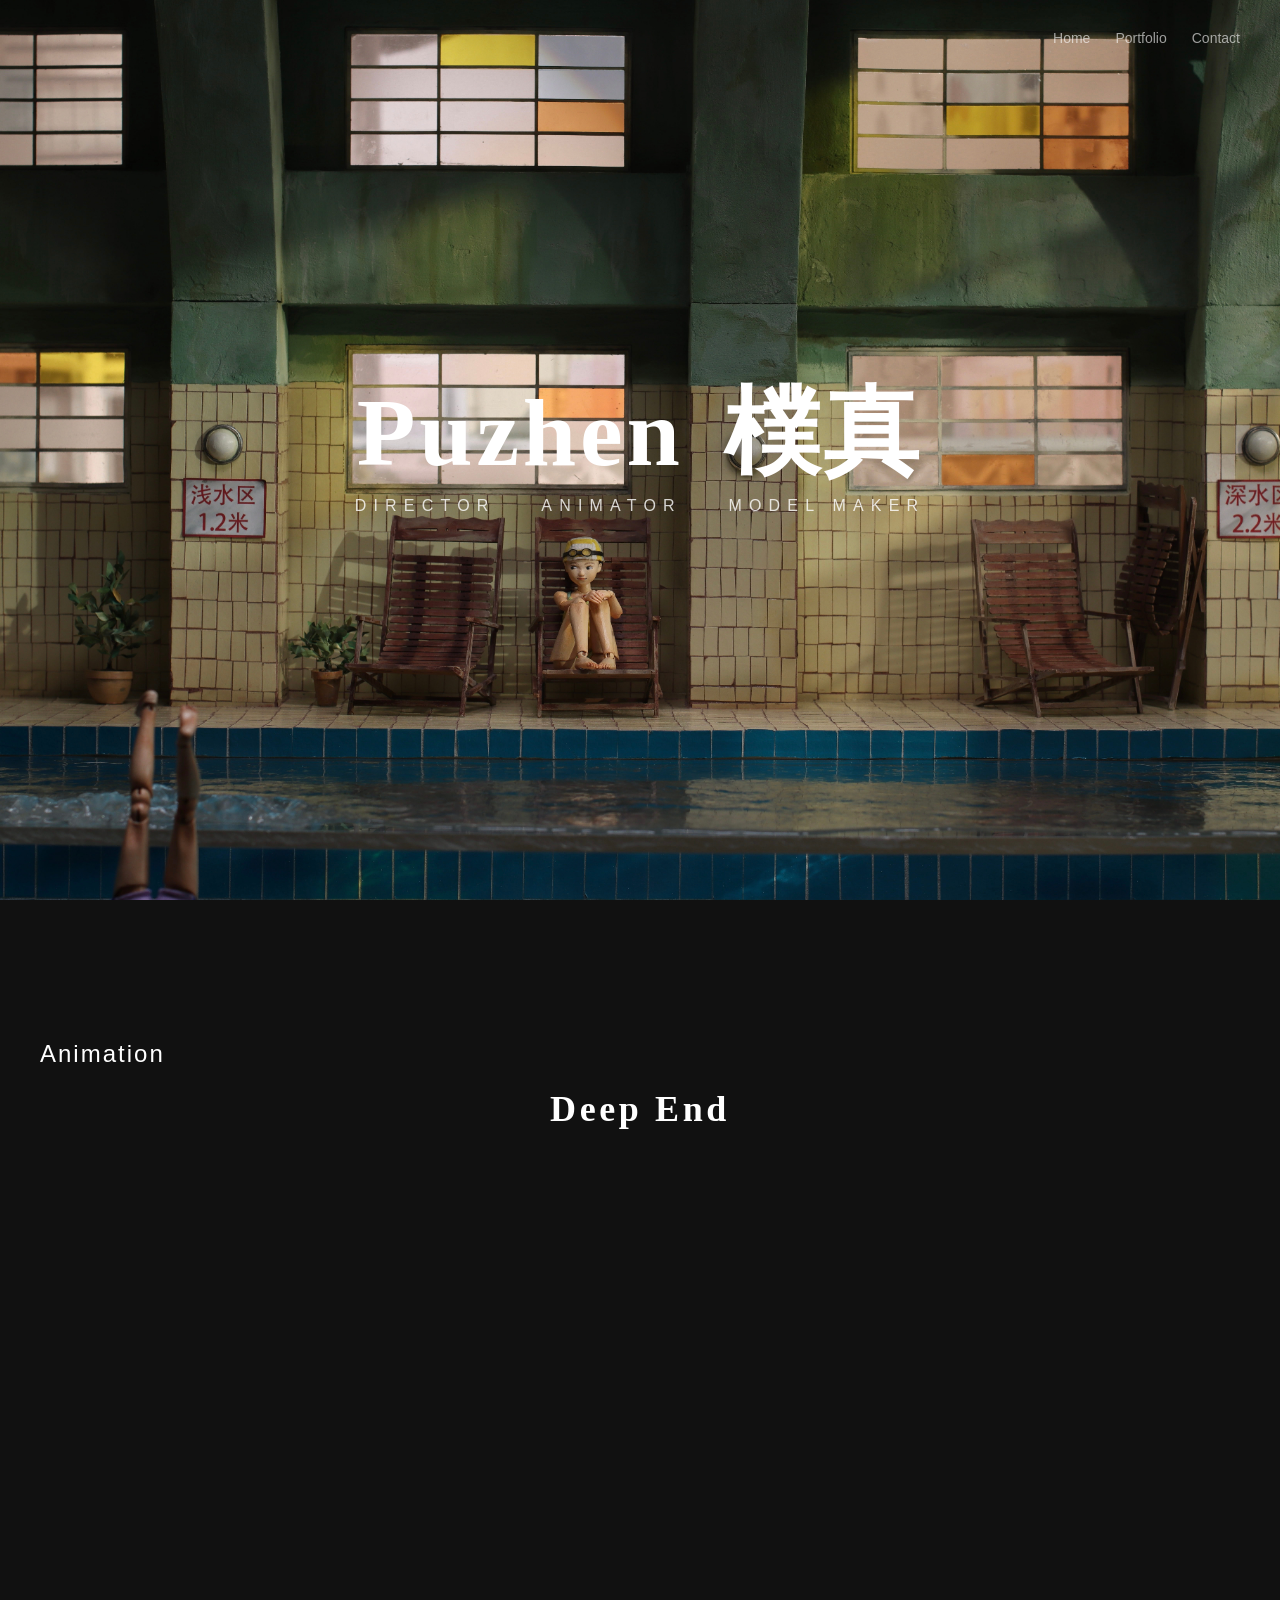
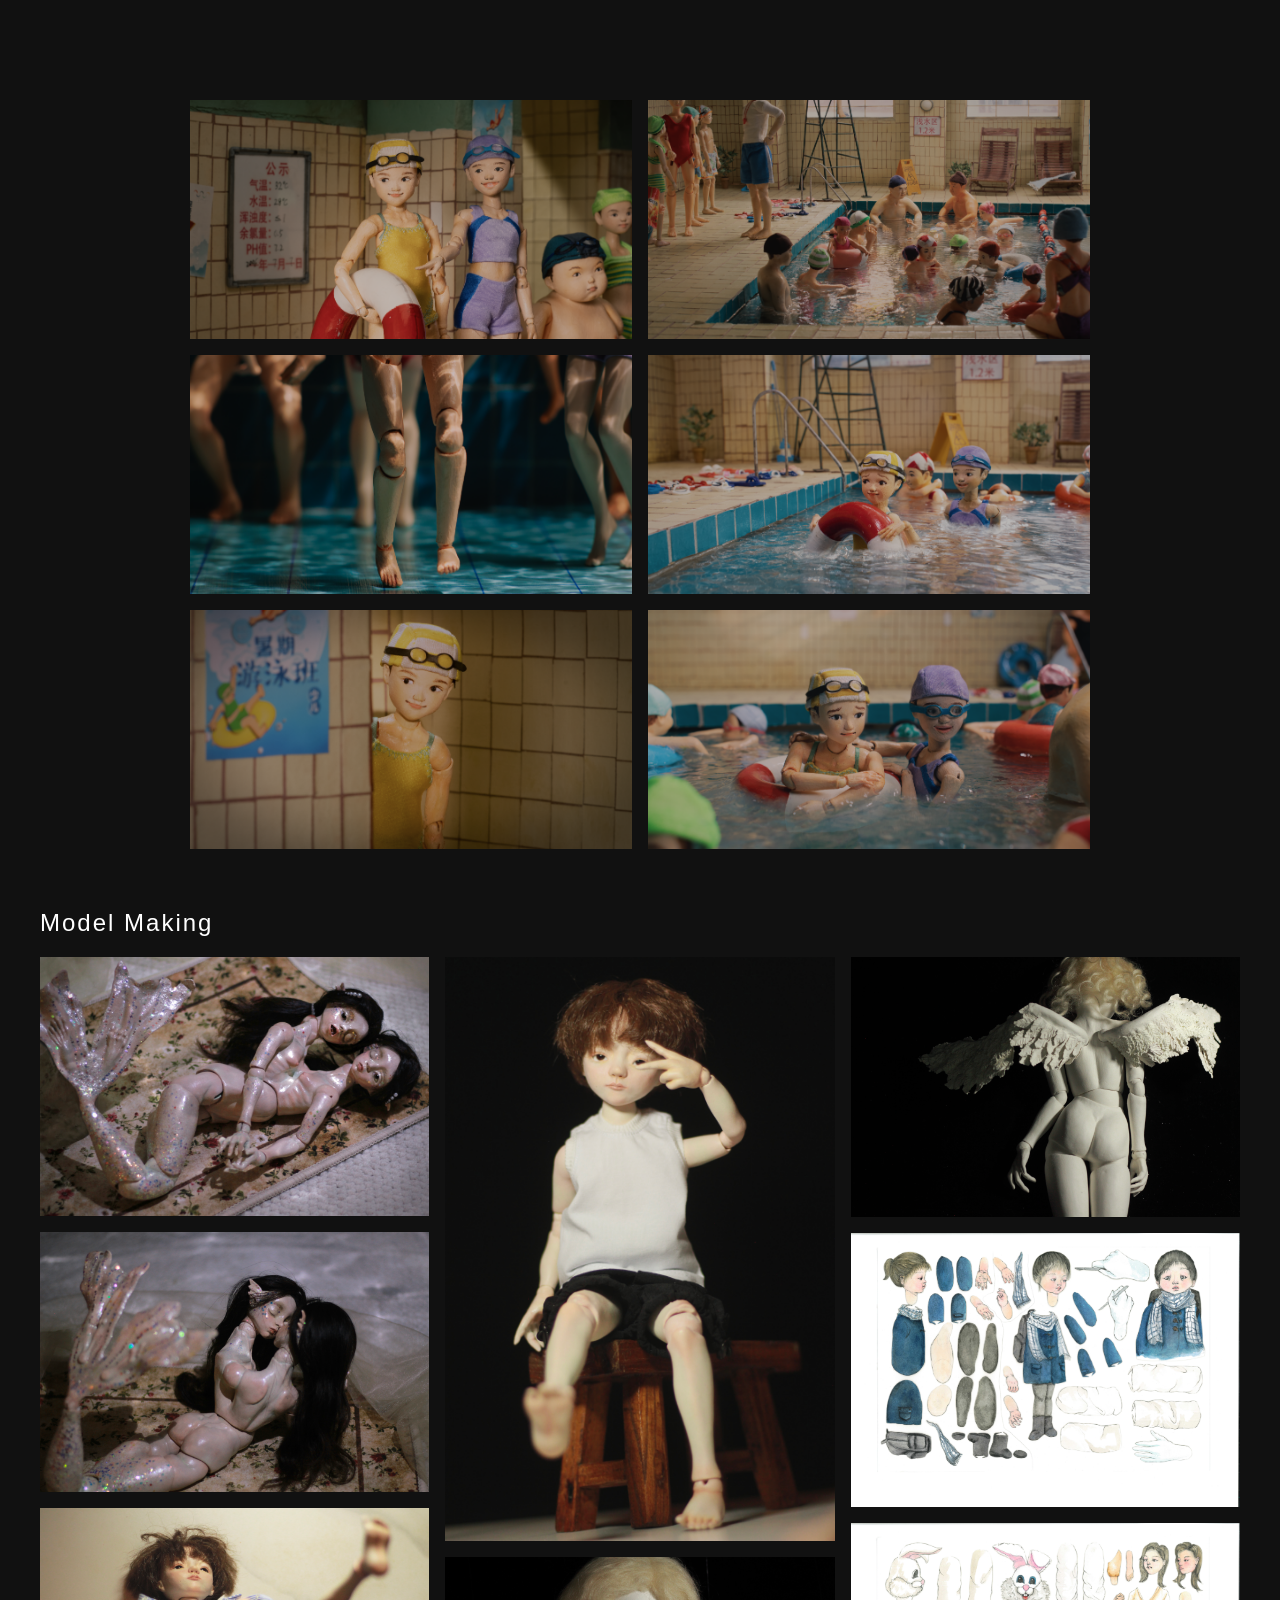
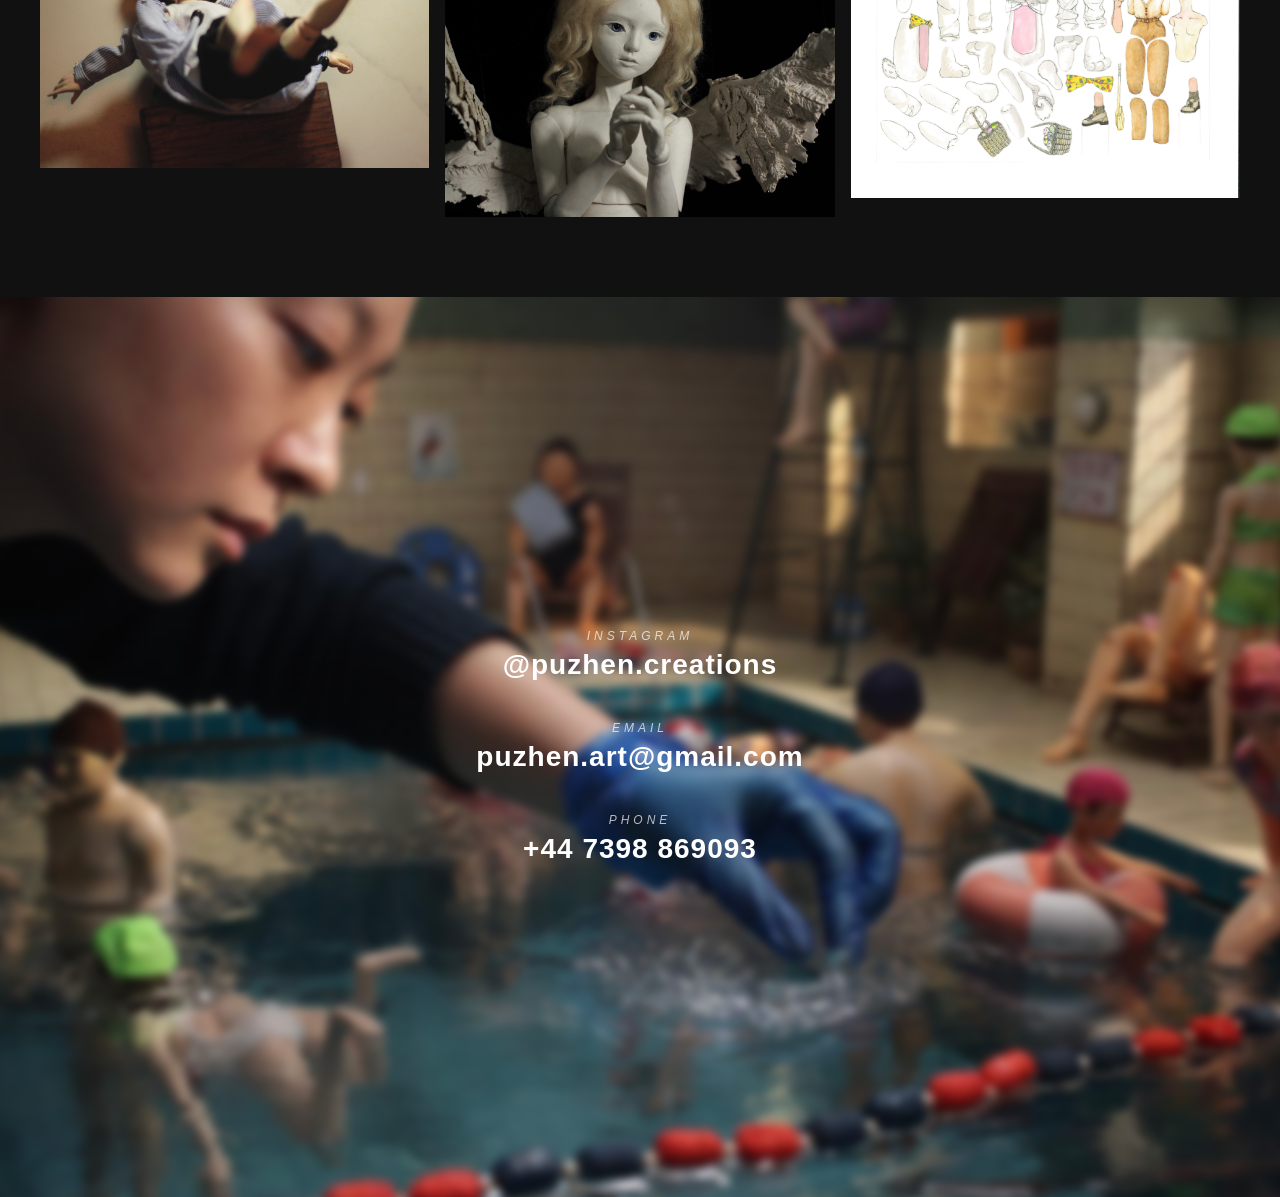
==== index.html @ ce5bb15a "Reduce timeout for heroContent visibility Changed timeout duration for heroContent visibility from 3" ====
<!DOCTYPE html>
<html lang="en">
<head>
  <meta charset="UTF-8">
  <meta name="viewport" content="width=device-width, initial-scale=1.0">
  <title>Puzhen 樸真</title>
  <link rel="stylesheet" href="style.css">
</head>
<body>
  <!-- NAV -->
  <nav class="nav">
    <a href="#home">Home</a>
    <a href="#portfolio">Portfolio</a>
    <a href="#contact">Contact</a>
  </nav>

  <!-- HOME -->
  <section class="hero" id="home">
    <div class="hero-content" id="heroContent">
      <h1>Puzhen <span class="cn">樸真</span></h1>
      <p class="hero-sub">DIRECTOR &nbsp;&nbsp; ANIMATOR &nbsp;&nbsp; MODEL MAKER</p>
    </div>
  </section>

  <!-- PORTFOLIO -->
  <section class="portfolio" id="portfolio">
    <h2>Animation</h2>
    <p class="film-title">Deep End</p>
    <div class="video-wrap">
      <iframe
        src="https://www.youtube.com/embed/1JIyGr_uoHA"
        title="Deep End - Film Trailer"
        frameborder="0"
        allow="accelerometer; autoplay; clipboard-write; encrypted-media; gyroscope; picture-in-picture"
        allowfullscreen>
      </iframe>
    </div>
    <div class="grid grid-2">
      <img src="images/animation1.png" alt="">
      <img src="images/animation2.png" alt="">
      <img src="images/animation3.png" alt="">
      <img src="images/animation4.png" alt="">
      <img src="images/animation5.png" alt="">
      <img src="images/animation6.png" alt="">
    </div>

    <h2>Model Making</h2>
    <div class="masonry">
      <img src="images/model1.jpg" alt="">
      <img src="images/model2.jpg" alt="">
      <img src="images/model3.jpg" alt="">
      <img src="images/model4.jpg" alt="">
      <img src="images/model5.jpg" alt="">
      <img src="images/model6.jpg" alt="">
      <img src="images/model7.jpg" alt="">
      <img src="images/model8.jpg" alt="">
    </div>
  </section>

  <!-- CONTACT -->
  <section class="contact" id="contact">
    <div class="overlay">
      <div class="contact-item">
        <p class="contact-label">INSTAGRAM</p>
        <p class="contact-value"><a href="https://www.instagram.com/puzhen.creations/" target="_blank">@puzhen.creations</a></p>
      </div>
      <div class="contact-item">
        <p class="contact-label">EMAIL</p>
        <p class="contact-value"><a href="mailto:puzhen.art@gmail.com">puzhen.art@gmail.com</a></p>
      </div>
      <div class="contact-item">
        <p class="contact-label">PHONE</p>
        <p class="contact-value">+44 7398 869093</p>
      </div>
    </div>
  </section>

  <script>
    window.addEventListener('load', function() {
      setTimeout(function() {
        document.getElementById('heroContent').classList.add('visible');
      }, 100); /* 300ms 改成 100ms，几乎立即触发 */
    });
  </script>
</body>
</html>
---- style.css ----
body {
  margin: 0;
  font-family: "Helvetica Neue", Arial, "PingFang SC", "Hiragino Sans GB", sans-serif;
  background: #111;
  color: white;
}
html {
  scroll-behavior: smooth;
}

/* NAV */
.nav {
  position: fixed;
  top: 30px;
  right: 40px;
  z-index: 1000;
  display: flex;
  gap: 25px;
}
.nav a {
  color: white;
  text-decoration: none;
  font-size: 14px;
  opacity: 0.6;
  transition: 0.3s;
}
.nav a:hover {
  opacity: 1;
}

/* HOME */
.hero {
  height: 100vh;
  background: url('images/bg1.jpg') center/cover no-repeat;
  display: flex;
  align-items: center;
  justify-content: center;
  position: relative;
}
.hero-content {
  position: relative;
  z-index: 1;
  text-align: center;
  opacity: 0;
  transform: translateY(30px);
  transition: opacity 1s ease, transform 1s ease;
}
.hero-content.visible {
  opacity: 1;
  transform: translateY(0);
}
.hero h1 {
  font-family: ui-serif, Georgia, Cambria, "Times New Roman", Times, serif;
  font-weight: 600;
  font-size: 96px;
  letter-spacing: 0.04em;
  color: white;
  margin: 0 0 16px 0;
  line-height: 1;
}
.cn {
  margin-left: 12px;
}
.hero-sub {
  margin: 0;
  font-family: "Futura", "Futura PT", "Century Gothic", "Avenir Next", "Trebuchet MS", sans-serif;
  font-weight: 400;
  font-size: 16px;
  letter-spacing: 0.45em;
  text-transform: uppercase;
  color: rgba(255,255,255,0.8);
}

/* PORTFOLIO */
.portfolio {
  padding: 80px 40px;
}
h2 {
  margin-top: 60px;
  margin-bottom: 20px;
  letter-spacing: 2px;
  font-weight: normal;
}

/* Film title */
.film-title {
  text-align: center;
  font-family: ui-serif, Georgia, Cambria, "Times New Roman", Times, serif;
  font-size: 36px;
  font-weight: 600;
  letter-spacing: 0.1em;
  color: white;
  margin: 0 0 24px 0;
}

/* 视频容器 */
.video-wrap {
  position: relative;
  width: 100%;
  max-width: 900px;
  margin: 0 auto 40px auto;
  aspect-ratio: 16 / 9;
}
.video-wrap iframe {
  position: absolute;
  top: 0;
  left: 0;
  width: 100%;
  height: 100%;
  border-radius: 4px;
}

/* Animation 剧照：2列 */
.grid-2 {
  display: grid;
  grid-template-columns: repeat(2, 1fr);
  gap: 16px;
  max-width: 900px;
  margin: 0 auto;
}
.grid-2 img {
  width: 100%;
  transition: 0.3s;
}
.grid-2 img:hover {
  transform: scale(1.03);
  filter: brightness(1.1);
}

/* Model Making：瀑布流 */
.masonry {
  columns: 3;
  column-gap: 16px;
}
.masonry img {
  width: 100%;
  display: block;
  margin-bottom: 16px;
  break-inside: avoid;
  transition: 0.3s;
}
.masonry img:hover {
  filter: brightness(1.1);
}

/* CONTACT */
.contact {
  height: 100vh;
  position: relative;
  display: flex;
  align-items: center;
  justify-content: center;
  overflow: hidden;
}
.contact::before {
  content: "";
  position: absolute;
  inset: 0;
  background: url('images/bg2.jpg') center/cover no-repeat;
  filter: blur(4px);
  transform: scale(1.05);
  z-index: 0;
}
.overlay {
  position: relative;
  z-index: 1;
  text-align: center;
  display: flex;
  flex-direction: column;
  gap: 40px;
}
.contact-item {
  display: flex;
  flex-direction: column;
  gap: 6px;
}
.contact-label {
  margin: 0;
  font-size: 12px;
  font-weight: 300;
  letter-spacing: 4px;
  opacity: 0.7;
  font-style: italic;
}
.contact-value {
  margin: 0;
  font-size: 28px;
  font-weight: 700;
  letter-spacing: 1px;
}

/* link */
a {
  color: white;
  text-decoration: none;
}
a:hover {
  text-decoration: underline;
}

/* 响应式 */
@media (max-width: 768px) {
  .hero h1 {
    font-size: 48px;
  }
  .hero-sub {
    font-size: 13px;
    letter-spacing: 0.3em;
  }
  .portfolio {
    padding: 60px 20px;
  }
  .grid-2 {
    grid-template-columns: 1fr;
  }
  .masonry {
    columns: 2;
  }
}

@media (max-width: 480px) {
  .masonry {
    columns: 1;
  }
}
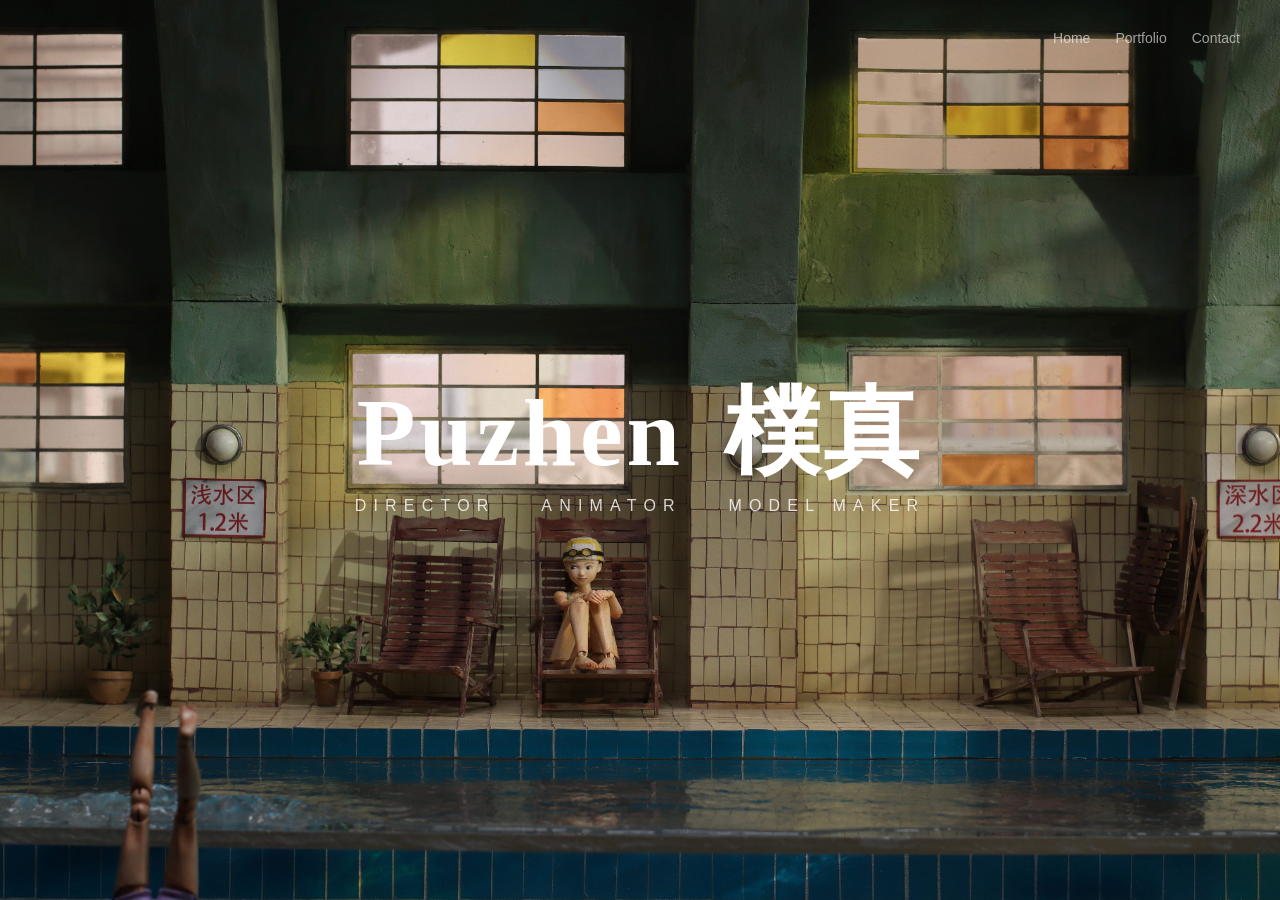
==== commit 5d32a2fc: "Update navigation links and remove commented sections" ====
--- a/index.html
+++ b/index.html
@@ -7,79 +7,22 @@
   <link rel="stylesheet" href="style.css">
 </head>
 <body>
-  <!-- NAV -->
   <nav class="nav">
-    <a href="#home">Home</a>
-    <a href="#portfolio">Portfolio</a>
-    <a href="#contact">Contact</a>
+    <a href="index.html">Home</a>
+    <a href="portfolio.html">Portfolio</a>
+    <a href="contact.html">Contact</a>
   </nav>
-
-  <!-- HOME -->
-  <section class="hero" id="home">
+  <section class="hero">
     <div class="hero-content" id="heroContent">
       <h1>Puzhen <span class="cn">樸真</span></h1>
       <p class="hero-sub">DIRECTOR &nbsp;&nbsp; ANIMATOR &nbsp;&nbsp; MODEL MAKER</p>
     </div>
   </section>
-
-  <!-- PORTFOLIO -->
-  <section class="portfolio" id="portfolio">
-    <h2>Animation</h2>
-    <p class="film-title">Deep End</p>
-    <div class="video-wrap">
-      <iframe
-        src="https://www.youtube.com/embed/1JIyGr_uoHA"
-        title="Deep End - Film Trailer"
-        frameborder="0"
-        allow="accelerometer; autoplay; clipboard-write; encrypted-media; gyroscope; picture-in-picture"
-        allowfullscreen>
-      </iframe>
-    </div>
-    <div class="grid grid-2">
-      <img src="images/animation1.png" alt="">
-      <img src="images/animation2.png" alt="">
-      <img src="images/animation3.png" alt="">
-      <img src="images/animation4.png" alt="">
-      <img src="images/animation5.png" alt="">
-      <img src="images/animation6.png" alt="">
-    </div>
-
-    <h2>Model Making</h2>
-    <div class="masonry">
-      <img src="images/model1.jpg" alt="">
-      <img src="images/model2.jpg" alt="">
-      <img src="images/model3.jpg" alt="">
-      <img src="images/model4.jpg" alt="">
-      <img src="images/model5.jpg" alt="">
-      <img src="images/model6.jpg" alt="">
-      <img src="images/model7.jpg" alt="">
-      <img src="images/model8.jpg" alt="">
-    </div>
-  </section>
-
-  <!-- CONTACT -->
-  <section class="contact" id="contact">
-    <div class="overlay">
-      <div class="contact-item">
-        <p class="contact-label">INSTAGRAM</p>
-        <p class="contact-value"><a href="https://www.instagram.com/puzhen.creations/" target="_blank">@puzhen.creations</a></p>
-      </div>
-      <div class="contact-item">
-        <p class="contact-label">EMAIL</p>
-        <p class="contact-value"><a href="mailto:puzhen.art@gmail.com">puzhen.art@gmail.com</a></p>
-      </div>
-      <div class="contact-item">
-        <p class="contact-label">PHONE</p>
-        <p class="contact-value">+44 7398 869093</p>
-      </div>
-    </div>
-  </section>
-
   <script>
     window.addEventListener('load', function() {
       setTimeout(function() {
         document.getElementById('heroContent').classList.add('visible');
-      }, 100); /* 300ms 改成 100ms，几乎立即触发 */
+      }, 100);
     });
   </script>
 </body>
--- a/style.css
+++ b/style.css
@@ -43,7 +43,7 @@
   text-align: center;
   opacity: 0;
   transform: translateY(30px);
-  transition: opacity 1s ease, transform 1s ease;
+  transition: opacity 0.5s ease, transform 0.5s ease; /* 1s 改成 0.5s */
 }
 .hero-content.visible {
   opacity: 1;
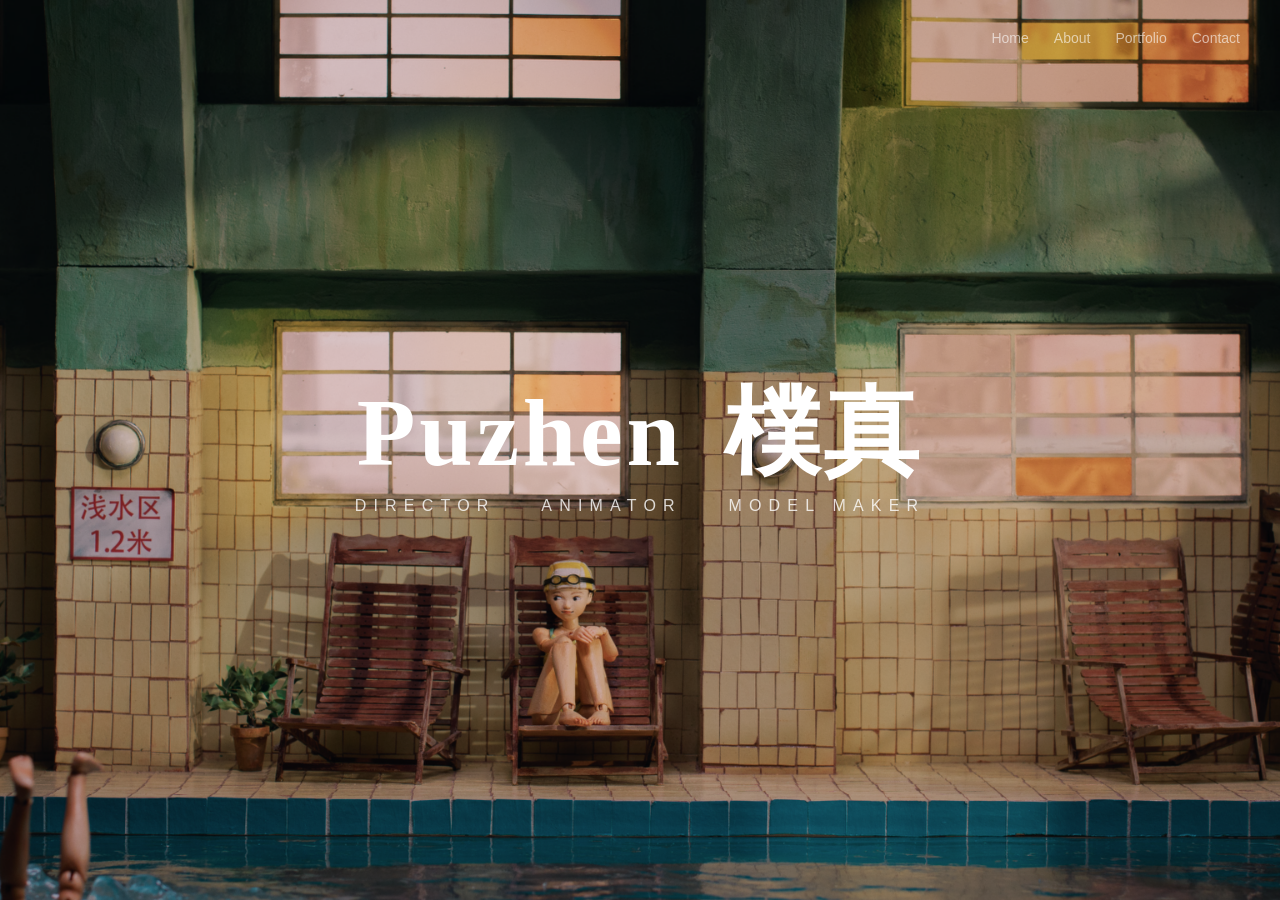
==== commit 7a8e6422: "Update navigation to use dynamic script Replaced navigation links with a script tag for dynamic navi" ====
--- a/index.html
+++ b/index.html
@@ -6,12 +6,8 @@
   <title>Puzhen 樸真</title>
   <link rel="stylesheet" href="style.css">
 </head>
-<body>
-  <nav class="nav">
-    <a href="index.html">Home</a>
-    <a href="portfolio.html">Portfolio</a>
-    <a href="contact.html">Contact</a>
-  </nav>
+<script src="nav.js"></script>
+  <body>
   <section class="hero">
     <div class="hero-content" id="heroContent">
       <h1>Puzhen <span class="cn">樸真</span></h1>
--- a/style.css
+++ b/style.css
@@ -4,6 +4,7 @@
   background: #111;
   color: white;
 }
+
 html {
   scroll-behavior: smooth;
 }
@@ -17,6 +18,7 @@
   display: flex;
   gap: 25px;
 }
+
 .nav a {
   color: white;
   text-decoration: none;
@@ -24,8 +26,37 @@
   opacity: 0.6;
   transition: 0.3s;
 }
+
 .nav a:hover {
   opacity: 1;
+}
+
+/* active nav */
+.nav a.active {
+  opacity: 1;
+  position: relative;
+}
+
+.nav a.active::after {
+  content: "";
+  position: absolute;
+  left: 0;
+  bottom: -6px;
+  width: 100%;
+  height: 1px;
+  background: white;
+}
+
+/* 通用浮现动画 */
+.fade-content {
+  opacity: 0;
+  transform: translateY(30px);
+  transition: opacity 0.5s ease, transform 0.5s ease;
+}
+
+.fade-content.visible {
+  opacity: 1;
+  transform: translateY(0);
 }
 
 /* HOME */
@@ -37,18 +68,21 @@
   justify-content: center;
   position: relative;
 }
+
 .hero-content {
   position: relative;
   z-index: 1;
   text-align: center;
   opacity: 0;
   transform: translateY(30px);
-  transition: opacity 0.5s ease, transform 0.5s ease; /* 1s 改成 0.5s */
-}
+  transition: opacity 0.5s ease, transform 0.5s ease;
+}
+
 .hero-content.visible {
   opacity: 1;
   transform: translateY(0);
 }
+
 .hero h1 {
   font-family: ui-serif, Georgia, Cambria, "Times New Roman", Times, serif;
   font-weight: 600;
@@ -58,9 +92,11 @@
   margin: 0 0 16px 0;
   line-height: 1;
 }
+
 .cn {
   margin-left: 12px;
 }
+
 .hero-sub {
   margin: 0;
   font-family: "Futura", "Futura PT", "Century Gothic", "Avenir Next", "Trebuchet MS", sans-serif;
@@ -73,27 +109,51 @@
 
 /* PORTFOLIO */
 .portfolio {
-  padding: 80px 40px;
-}
+  padding: 100px 40px 80px 40px;
+}
+
 h2 {
-  margin-top: 60px;
-  margin-bottom: 20px;
-  letter-spacing: 2px;
-  font-weight: normal;
+  margin-top: 90px;
+  margin-bottom: 25px;
+  font-size: 16px;              /* ✔ 明显变大 */
+  font-weight: 500;
+  letter-spacing: 0.2em;
+  text-transform: uppercase;
+  opacity: 0.85;                /* ✔ 更清晰但不抢主标题 */
+}
+
+/* =========================
+   FILM BLOCK（关键修复）
+========================= */
+
+.film-block {
+  text-align: center;
+  max-width: 900px;
+  margin: 0 auto;
 }
 
 /* Film title */
 .film-title {
-  text-align: center;
   font-family: ui-serif, Georgia, Cambria, "Times New Roman", Times, serif;
-  font-size: 36px;
+  font-size: 18px;
   font-weight: 600;
   letter-spacing: 0.1em;
   color: white;
-  margin: 0 0 24px 0;
-}
-
-/* 视频容器 */
+  margin: 0 0 12px 0;
+}
+
+/* Film description（修复居中 + 更轻） */
+.film-desc {
+  max-width: 580px;
+  margin: 0 auto 40px auto;
+  font-size: 14px;
+  line-height: 1.7;
+  font-weight: 300;
+  color: rgba(255,255,255,0.38);
+  letter-spacing: 0.4px;
+}
+
+/* VIDEO */
 .video-wrap {
   position: relative;
   width: 100%;
@@ -101,6 +161,7 @@
   margin: 0 auto 40px auto;
   aspect-ratio: 16 / 9;
 }
+
 .video-wrap iframe {
   position: absolute;
   top: 0;
@@ -110,7 +171,7 @@
   border-radius: 4px;
 }
 
-/* Animation 剧照：2列 */
+/* Animation grid */
 .grid-2 {
   display: grid;
   grid-template-columns: repeat(2, 1fr);
@@ -118,28 +179,33 @@
   max-width: 900px;
   margin: 0 auto;
 }
+
 .grid-2 img {
   width: 100%;
   transition: 0.3s;
 }
+
 .grid-2 img:hover {
   transform: scale(1.03);
   filter: brightness(1.1);
 }
 
-/* Model Making：瀑布流 */
-.masonry {
-  columns: 3;
-  column-gap: 16px;
-}
-.masonry img {
+/* MODEL MAKING */
+.model-grid {
+  display: grid;
+  grid-template-columns: repeat(2, 1fr);
+  gap: 16px;
+  max-width: 900px;
+  margin: 0 auto;
+}
+
+.model-grid img {
   width: 100%;
   display: block;
-  margin-bottom: 16px;
-  break-inside: avoid;
   transition: 0.3s;
 }
-.masonry img:hover {
+
+.model-grid img:hover {
   filter: brightness(1.1);
 }
 
@@ -152,6 +218,7 @@
   justify-content: center;
   overflow: hidden;
 }
+
 .contact::before {
   content: "";
   position: absolute;
@@ -161,6 +228,7 @@
   transform: scale(1.05);
   z-index: 0;
 }
+
 .overlay {
   position: relative;
   z-index: 1;
@@ -169,22 +237,25 @@
   flex-direction: column;
   gap: 40px;
 }
+
 .contact-item {
   display: flex;
   flex-direction: column;
   gap: 6px;
 }
+
 .contact-label {
   margin: 0;
-  font-size: 12px;
+  font-size: 14px;
   font-weight: 300;
   letter-spacing: 4px;
   opacity: 0.7;
   font-style: italic;
 }
+
 .contact-value {
   margin: 0;
-  font-size: 28px;
+  font-size: 22px;
   font-weight: 700;
   letter-spacing: 1px;
 }
@@ -194,32 +265,109 @@
   color: white;
   text-decoration: none;
 }
-a:hover {
-  text-decoration: underline;
-}
-
-/* 响应式 */
+
+/* RESPONSIVE */
 @media (max-width: 768px) {
+
   .hero h1 {
     font-size: 48px;
   }
+
   .hero-sub {
     font-size: 13px;
     letter-spacing: 0.3em;
   }
+
   .portfolio {
-    padding: 60px 20px;
-  }
+    padding: 80px 20px 60px 20px;
+  }
+
   .grid-2 {
     grid-template-columns: 1fr;
   }
-  .masonry {
-    columns: 2;
-  }
-}
-
-@media (max-width: 480px) {
-  .masonry {
-    columns: 1;
-  }
-}
+
+  .model-grid {
+    grid-template-columns: 1fr;
+  }
+}
+
+.lightbox {
+  position: fixed;
+  top: 0;
+  left: 0;
+  width: 100%;
+  height: 100%;
+  background: rgba(0,0,0,0.9);
+  display: none;
+  align-items: center;
+  justify-content: center;
+  z-index: 9999;
+}
+
+.lightbox img {
+  max-width: 90%;
+  max-height: 90%;
+  box-shadow: 0 0 30px rgba(0,0,0,0.5);
+  transition: transform 0.3s ease; 
+}
+
+.grid-2 img,
+.model-grid img {
+  cursor: pointer;
+}
+
+.about-page {
+  padding: 120px 40px;
+}
+
+.about-container {
+  display: flex;
+  gap: 60px;
+  max-width: 1100px;
+  margin: 0 auto;
+  align-items: center;
+}
+
+/* 左边图片 */
+.about-left {
+  flex: 1;
+}
+
+.about-left img {
+  width: 100%;
+  display: block;
+  border-radius: 2px;
+}
+
+/* 右边文字 */
+.about-right {
+  flex: 1;
+}
+
+.about-right h2 {
+  margin-top: 0;
+  font-size: 18px;
+  letter-spacing: 0.2em;
+  font-weight: 500;
+  opacity: 0.85;
+}
+
+.about-right p {
+  font-size: 14px;
+  line-height: 1.8;
+  color: rgba(255,255,255,0.6);
+  margin-bottom: 16px;
+  max-width: 500px;
+}
+
+/* RESPONSIVE */
+@media (max-width: 768px) {
+  .about-container {
+    flex-direction: column;
+    gap: 30px;
+  }
+
+  .about-right {
+    text-align: left;
+  }
+}
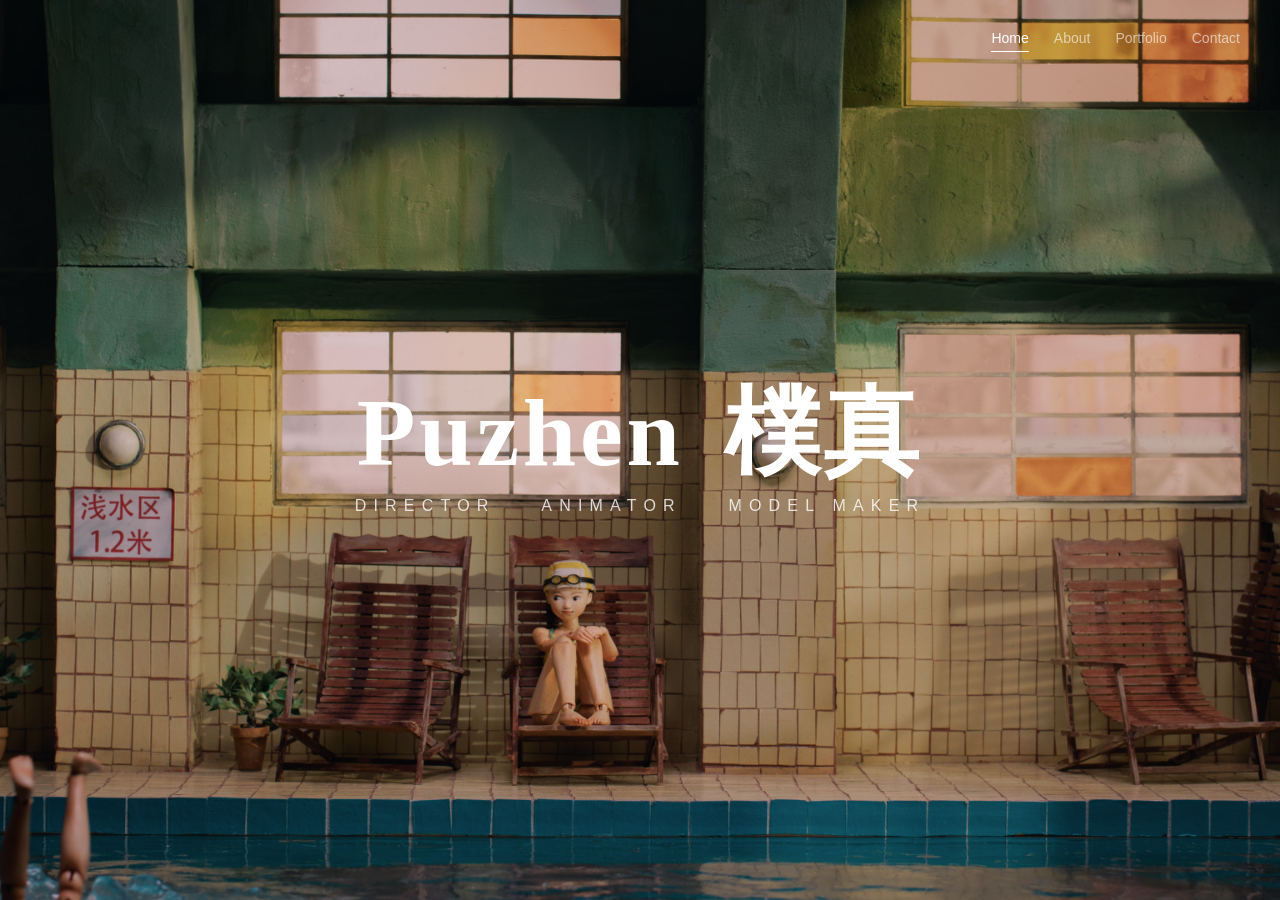
==== commit 5b3e4a67: "Add Google Analytics tracking code Added Google Analytics tracking code to the HTML." ====
--- a/index.html
+++ b/index.html
@@ -1,6 +1,14 @@
 <!DOCTYPE html>
 <html lang="en">
 <head>
+<!-- Google tag (gtag.js) -->
+<script async src="https://www.googletagmanager.com/gtag/js?id=G-HTHR7Z3DQX"></script>
+<script>
+  window.dataLayer = window.dataLayer || [];
+  function gtag(){dataLayer.push(arguments);}
+  gtag('js', new Date());
+  gtag('config', 'G-HTHR7Z3DQX');
+</script>
   <meta charset="UTF-8">
   <meta name="viewport" content="width=device-width, initial-scale=1.0">
   <title>Puzhen 樸真</title>
--- a/style.css
+++ b/style.css
@@ -25,16 +25,15 @@
   font-size: 14px;
   opacity: 0.6;
   transition: 0.3s;
+  position: relative;
 }
 
 .nav a:hover {
   opacity: 1;
 }
 
-/* active nav */
 .nav a.active {
   opacity: 1;
-  position: relative;
 }
 
 .nav a.active::after {
@@ -115,24 +114,20 @@
 h2 {
   margin-top: 90px;
   margin-bottom: 25px;
-  font-size: 16px;              /* ✔ 明显变大 */
+  font-size: 16px;
   font-weight: 500;
   letter-spacing: 0.2em;
   text-transform: uppercase;
-  opacity: 0.85;                /* ✔ 更清晰但不抢主标题 */
-}
-
-/* =========================
-   FILM BLOCK（关键修复）
-========================= */
-
+  opacity: 0.85;
+}
+
+/* FILM */
 .film-block {
   text-align: center;
   max-width: 900px;
   margin: 0 auto;
 }
 
-/* Film title */
 .film-title {
   font-family: ui-serif, Georgia, Cambria, "Times New Roman", Times, serif;
   font-size: 18px;
@@ -142,7 +137,6 @@
   margin: 0 0 12px 0;
 }
 
-/* Film description（修复居中 + 更轻） */
 .film-desc {
   max-width: 580px;
   margin: 0 auto 40px auto;
@@ -150,7 +144,6 @@
   line-height: 1.7;
   font-weight: 300;
   color: rgba(255,255,255,0.38);
-  letter-spacing: 0.4px;
 }
 
 /* VIDEO */
@@ -171,7 +164,7 @@
   border-radius: 4px;
 }
 
-/* Animation grid */
+/* ANIMATION 剧照：2列 */
 .grid-2 {
   display: grid;
   grid-template-columns: repeat(2, 1fr);
@@ -182,15 +175,16 @@
 
 .grid-2 img {
   width: 100%;
+  display: block;
   transition: 0.3s;
+  cursor: pointer;
 }
 
 .grid-2 img:hover {
-  transform: scale(1.03);
   filter: brightness(1.1);
 }
 
-/* MODEL MAKING */
+/* MODEL MAKING：2列网格 */
 .model-grid {
   display: grid;
   grid-template-columns: repeat(2, 1fr);
@@ -202,6 +196,7 @@
 .model-grid img {
   width: 100%;
   display: block;
+  cursor: pointer;
   transition: 0.3s;
 }
 
@@ -257,117 +252,183 @@
   margin: 0;
   font-size: 22px;
   font-weight: 700;
-  letter-spacing: 1px;
-}
-
-/* link */
+}
+
+/* ABOUT */
+.about-page {
+  padding: 180px 40px 120px;
+}
+
+.about-container {
+  display: flex;
+  gap: 60px;
+  max-width: 1100px;
+  margin: 0 auto;
+  align-items: flex-start;
+}
+
+.about-left {
+  flex: 1;
+}
+
+.about-left img {
+  width: 100%;
+  aspect-ratio: 3 / 4;
+  object-fit: cover;
+  display: block;
+  max-height: 520px;
+}
+
+.about-right {
+  flex: 1;
+}
+
+.about-right p {
+  font-size: 16px;
+  line-height: 1.8;
+  color: rgba(255,255,255,0.6);
+  margin-bottom: 16px;
+  max-width: 520px;
+}
+
+/* LINKS */
 a {
   color: white;
   text-decoration: none;
 }
 
-/* RESPONSIVE */
-@media (max-width: 768px) {
-
-  .hero h1 {
-    font-size: 48px;
-  }
-
-  .hero-sub {
-    font-size: 13px;
-    letter-spacing: 0.3em;
-  }
-
-  .portfolio {
-    padding: 80px 20px 60px 20px;
-  }
-
-  .grid-2 {
-    grid-template-columns: 1fr;
-  }
-
-  .model-grid {
-    grid-template-columns: 1fr;
-  }
-}
-
+/* LIGHTBOX */
 .lightbox {
   position: fixed;
   top: 0;
   left: 0;
   width: 100%;
   height: 100%;
-  background: rgba(0,0,0,0.9);
+  background: rgba(0,0,0,0.92);
   display: none;
+  flex-direction: row;
   align-items: center;
   justify-content: center;
   z-index: 9999;
+  gap: 12px;
+  opacity: 0;
+  transition: opacity 0.3s ease;
+  cursor: pointer;
+  box-sizing: border-box;
+  padding: 0 16px;
+}
+
+.lightbox.open {
+  opacity: 1;
 }
 
 .lightbox img {
-  max-width: 90%;
-  max-height: 90%;
-  box-shadow: 0 0 30px rgba(0,0,0,0.5);
-  transition: transform 0.3s ease; 
-}
-
-.grid-2 img,
-.model-grid img {
+  max-width: 80vw;
+  max-height: 90vh;
+  object-fit: contain;
+  border-radius: 4px;
+  transform: scale(0.95);
+  transition: transform 0.3s ease, opacity 0.2s ease;
+  cursor: default;
+}
+
+.lightbox.open img {
+  transform: scale(1);
+}
+
+/* 电脑端左右箭头 */
+.lb-btn {
+  background: none;
+  border: none;
+  color: white;
+  font-size: 20px;
   cursor: pointer;
-}
-
-.about-page {
-  padding: 120px 40px;
-}
-
-.about-container {
-  display: flex;
-  gap: 60px;
-  max-width: 1100px;
-  margin: 0 auto;
-  align-items: center;
-}
-
-/* 左边图片 */
-.about-left {
-  flex: 1;
-}
-
-.about-left img {
-  width: 100%;
-  display: block;
-  border-radius: 2px;
-}
-
-/* 右边文字 */
-.about-right {
-  flex: 1;
-}
-
-.about-right h2 {
-  margin-top: 0;
-  font-size: 18px;
-  letter-spacing: 0.2em;
-  font-weight: 500;
-  opacity: 0.85;
-}
-
-.about-right p {
-  font-size: 14px;
-  line-height: 1.8;
-  color: rgba(255,255,255,0.6);
-  margin-bottom: 16px;
-  max-width: 500px;
+  opacity: 0.5;
+  transition: opacity 0.2s;
+  padding: 10px;
+  user-select: none;
+  flex-shrink: 0;
+}
+
+.lb-btn:hover {
+  opacity: 1;
+}
+
+/* 手机端底部箭头：默认隐藏 */
+.lb-mobile-controls {
+  display: none;
 }
 
 /* RESPONSIVE */
 @media (max-width: 768px) {
+  .hero h1 {
+    font-size: 48px;
+  }
+
+  .hero-sub {
+    font-size: 13px;
+    letter-spacing: 0.3em;
+  }
+
+  .portfolio {
+    padding: 80px 20px 60px 20px;
+  }
+
+  .grid-2,
+  .model-grid {
+    grid-template-columns: 1fr;
+  }
+
   .about-container {
     flex-direction: column;
     gap: 30px;
   }
 
-  .about-right {
-    text-align: left;
-  }
-}
+  .about-page {
+    padding: 100px 20px 80px;
+  }
+
+  /* 手机端 lightbox 全屏竖排 */
+  .lightbox {
+    flex-direction: column;
+    padding: 0;
+    gap: 0;
+    background: black;
+    justify-content: center;
+  }
+
+  .lightbox img {
+    width: 100vw;
+    max-width: 100vw;
+    max-height: 80vh;
+    object-fit: contain;
+    border-radius: 0;
+  }
+
+  /* 手机端隐藏左右箭头 */
+  .desktop-only {
+    display: none;
+  }
+
+  /* 手机端显示底部箭头 */
+  .lb-mobile-controls {
+    display: flex;
+    gap: 40px;
+    margin-top: 20px;
+  }
+
+  .lb-btn-mobile {
+    background: none;
+    border: none;
+    color: white;
+    font-size: 24px;
+    cursor: pointer;
+    opacity: 0.7;
+    padding: 10px 20px;
+    user-select: none;
+  }
+
+  .lb-btn-mobile:active {
+    opacity: 1;
+  }
+}
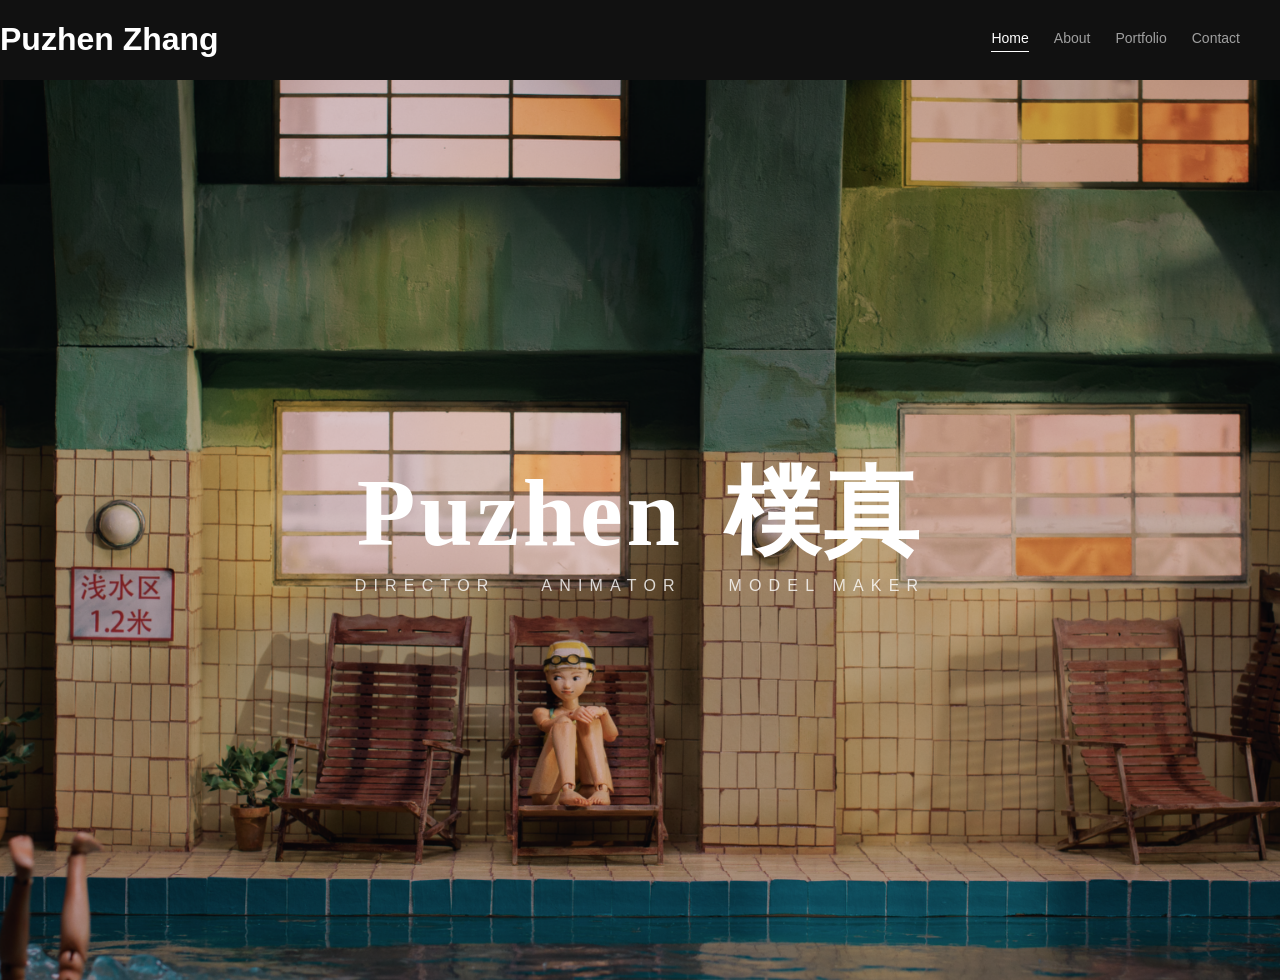
==== commit 75e4ec9d: "Add heading with name 'Puzhen Zhang' to index.html" ====
--- a/index.html
+++ b/index.html
@@ -16,6 +16,7 @@
 </head>
 <script src="nav.js"></script>
   <body>
+  <h1>Puzhen Zhang</h1>
   <section class="hero">
     <div class="hero-content" id="heroContent">
       <h1>Puzhen <span class="cn">樸真</span></h1>
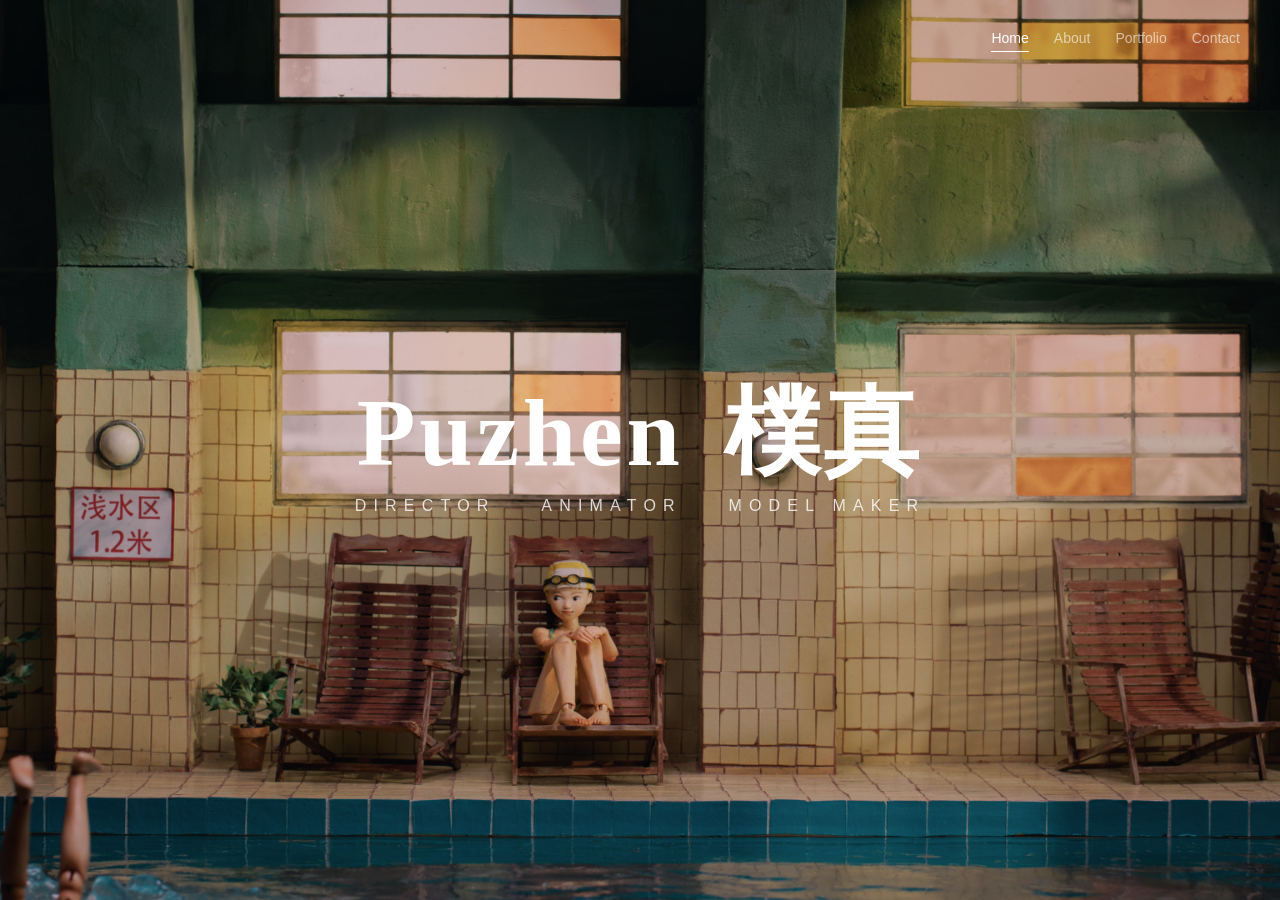
==== commit e3a4755d: "Remove heading for Puzhen Zhang" ====
--- a/index.html
+++ b/index.html
@@ -16,7 +16,6 @@
 </head>
 <script src="nav.js"></script>
   <body>
-  <h1>Puzhen Zhang</h1>
   <section class="hero">
     <div class="hero-content" id="heroContent">
       <h1>Puzhen <span class="cn">樸真</span></h1>
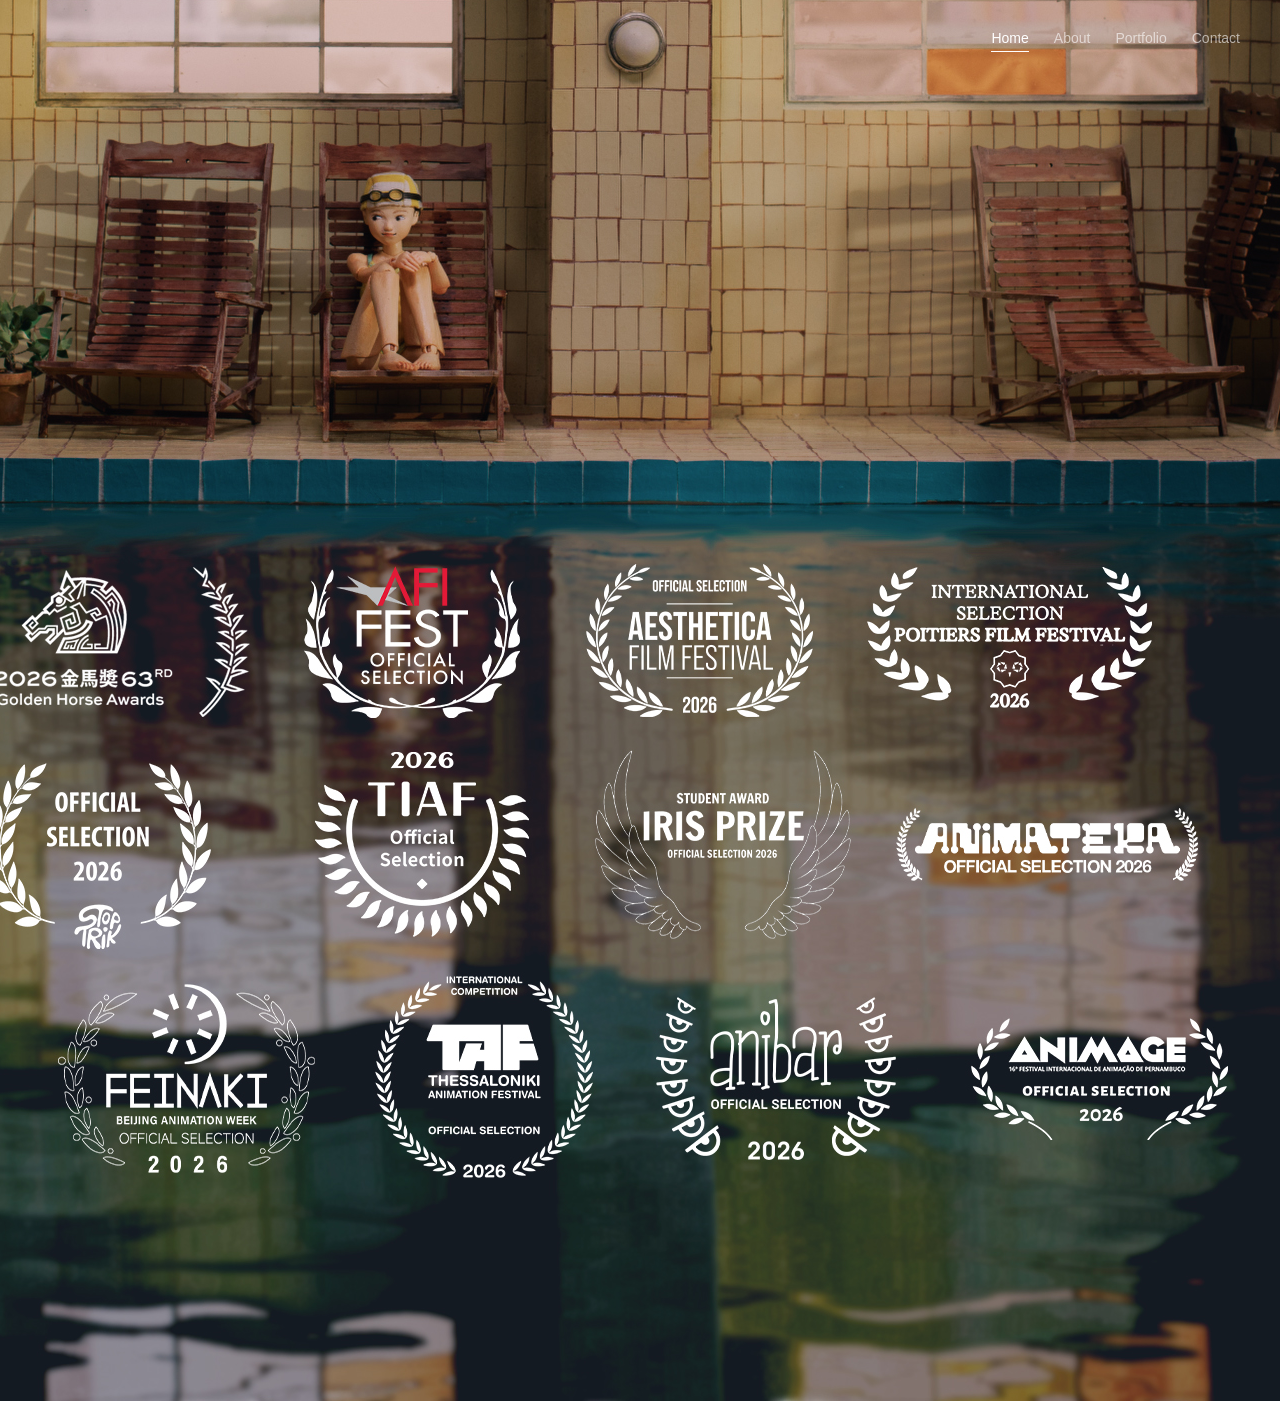
==== commit 59585a2a: "Fix formatting and structure in index.html" ====
--- a/index.html
+++ b/index.html
@@ -1,27 +1,34 @@
 <!DOCTYPE html>
 <html lang="en">
 <head>
-<!-- Google tag (gtag.js) -->
-<script async src="https://www.googletagmanager.com/gtag/js?id=G-HTHR7Z3DQX"></script>
-<script>
-  window.dataLayer = window.dataLayer || [];
-  function gtag(){dataLayer.push(arguments);}
-  gtag('js', new Date());
-  gtag('config', 'G-HTHR7Z3DQX');
-</script>
+  <!-- Google tag (gtag.js) -->
+  <script async src="https://www.googletagmanager.com/gtag/js?id=G-HTHR7Z3DQX"></script>
+  <script>
+    window.dataLayer = window.dataLayer || [];
+    function gtag(){dataLayer.push(arguments);}
+    gtag('js', new Date());
+    gtag('config', 'G-HTHR7Z3DQX');
+  </script>
+
   <meta charset="UTF-8">
   <meta name="viewport" content="width=device-width, initial-scale=1.0">
   <title>Puzhen 樸真</title>
   <link rel="stylesheet" href="style.css">
 </head>
+
 <script src="nav.js"></script>
-  <body>
+
+<body>
+
   <section class="hero">
+    <img class="hero-bg" src="images/bg1.jpg" alt="">
+
     <div class="hero-content" id="heroContent">
       <h1>Puzhen <span class="cn">樸真</span></h1>
       <p class="hero-sub">DIRECTOR &nbsp;&nbsp; ANIMATOR &nbsp;&nbsp; MODEL MAKER</p>
     </div>
   </section>
+
   <script>
     window.addEventListener('load', function() {
       setTimeout(function() {
@@ -29,5 +36,6 @@
       }, 100);
     });
   </script>
+
 </body>
 </html>
--- a/style.css
+++ b/style.css
@@ -218,7 +218,7 @@
   content: "";
   position: absolute;
   inset: 0;
-  background: url('images/bg2.jpg') center/cover no-repeat;
+  background: url('images/bg2.webp') center/cover no-repeat;
   filter: blur(4px);
   transform: scale(1.05);
   z-index: 0;
@@ -264,19 +264,23 @@
   gap: 60px;
   max-width: 1100px;
   margin: 0 auto;
-  align-items: flex-start;
+  align-items: stretch;
 }
 
 .about-left {
   flex: 1;
+  display: flex;
+  align-items: stretch;
+  overflow: hidden;
 }
 
 .about-left img {
   width: 100%;
-  aspect-ratio: 3 / 4;
+  height: 100%;
   object-fit: cover;
+  object-position: center top;
   display: block;
-  max-height: 520px;
+  max-height: none;
 }
 
 .about-right {
@@ -289,6 +293,10 @@
   color: rgba(255,255,255,0.6);
   margin-bottom: 16px;
   max-width: 520px;
+}
+
+.about-right .chinese {
+  margin-top: 2.5em;
 }
 
 /* LINKS */
@@ -374,6 +382,37 @@
     padding: 80px 20px 60px 20px;
   }
 
+  /* 手机端 Portfolio Gallery */
+  .image-gallery {
+    display: flex;
+    flex-direction: column;
+    width: 100%;
+    max-width: none;
+    gap: 12px;
+  }
+
+  .gallery-main {
+    width: 100%;
+    aspect-ratio: 1.85 / 1;
+  }
+
+  .gallery-thumbs {
+    display: flex;
+    flex-direction: row;
+    justify-content: flex-start;
+    gap: 8px;
+    width: 100%;
+    height: auto;
+    overflow-x: auto;
+  }
+
+  .gallery-thumb {
+    width: 60px;
+    min-width: 60px;
+    height: 60px;
+    aspect-ratio: 1 / 1;
+  }
+
   .grid-2,
   .model-grid {
     grid-template-columns: 1fr;
@@ -382,6 +421,18 @@
   .about-container {
     flex-direction: column;
     gap: 30px;
+  }
+
+  .about-left {
+    display: block;
+  }
+
+  .about-left img {
+    width: 100%;
+    height: auto;
+    aspect-ratio: 3 / 4;
+    object-fit: cover;
+    max-height: 520px;
   }
 
   .about-page {
@@ -432,3 +483,168 @@
     opacity: 1;
   }
 }
+
+/* IMAGE GALLERY */
+.image-gallery {
+  display: grid;
+  grid-template-columns: 1080px 87px;
+  gap: 16px;
+  width: 100%;
+  max-width: 1183px;
+  margin: 30px auto 0;
+  align-items: stretch;
+}
+
+.gallery-main {
+  width: 100%;
+  aspect-ratio: 1.85 / 1;
+  overflow: hidden;
+  position: relative;
+  border: 1px solid rgba(255, 255, 255, 0.4);
+  box-shadow: 0 12px 40px rgba(0, 0, 0, 0.45);
+  box-sizing: border-box;
+}
+
+.gallery-main img {
+  width: 100%;
+  height: 100%;
+  object-fit: cover;
+  display: block;
+  transition: opacity 0.25s ease;
+}
+
+.gallery-thumbs {
+  display: flex;
+  flex-direction: column;
+  justify-content: space-between;
+  gap: 0;
+  height: 100%;
+}
+
+.gallery-thumb {
+  width: 87px;
+  aspect-ratio: 1 / 1;
+  height: auto;
+  padding: 0;
+  border: none;
+  background: none;
+  cursor: pointer;
+  opacity: 0.55;
+  overflow: hidden;
+  transition: opacity 0.2s ease;
+}
+
+.gallery-thumb img {
+  width: 100%;
+  height: 100%;
+  object-fit: cover;
+  display: block;
+}
+
+.gallery-thumb:hover {
+  opacity: 0.8;
+}
+
+.gallery-thumb.active {
+  opacity: 1;
+}
+
+.gallery-thumb.active img {
+  outline: 2px solid currentColor;
+  outline-offset: -2px;
+}
+
+.gallery-arrow {
+  position: absolute;
+  top: 50%;
+  transform: translateY(-50%);
+  background: rgba(0, 0, 0, 0.25);
+  border: none;
+  color: white;
+  font-size: 24px;
+  width: 44px;
+  height: 70px;
+  cursor: pointer;
+  opacity: 0;
+  transition: opacity 0.25s ease, background 0.25s ease;
+  display: flex;
+  align-items: center;
+  justify-content: center;
+}
+
+.gallery-main:hover .gallery-arrow {
+  opacity: 0.7;
+}
+
+.gallery-arrow:hover {
+  opacity: 1 !important;
+  background: rgba(0, 0, 0, 0.45);
+}
+
+.gallery-arrow-left {
+  left: 0;
+}
+
+.gallery-arrow-right {
+  right: 0;
+}
+
+/* MOBILE PORTFOLIO GALLERY 
+@media screen and (max-width: 768px) {
+
+  .portfolio {
+    width: 100%;
+    max-width: 100%;
+    padding-left: 20px;
+    padding-right: 20px;
+    box-sizing: border-box;
+    overflow-x: hidden;
+  }
+
+  .image-gallery {
+    display: block !important;
+    width: 100% !important;
+    max-width: 100% !important;
+    margin: 30px 0 0 !important;
+    box-sizing: border-box;
+    overflow: hidden;
+  }
+
+  .gallery-main {
+    display: block;
+    width: 100% !important;
+    max-width: 100% !important;
+    height: auto;
+    aspect-ratio: 1.85 / 1;
+    box-sizing: border-box;
+  }
+
+  .gallery-main img {
+    width: 100% !important;
+    height: 100% !important;
+    max-width: 100%;
+    object-fit: cover;
+  }
+
+  .gallery-thumbs {
+    display: flex !important;
+    flex-direction: row !important;
+    width: 100% !important;
+    height: auto !important;
+    margin-top: 12px;
+    gap: 8px;
+    overflow-x: auto;
+    overflow-y: hidden;
+    box-sizing: border-box;
+  }
+
+  .gallery-thumb {
+    display: block;
+    width: 60px !important;
+    min-width: 60px !important;
+    max-width: 60px !important;
+    height: 60px !important;
+    flex: 0 0 60px !important;
+  }
+
+} */
